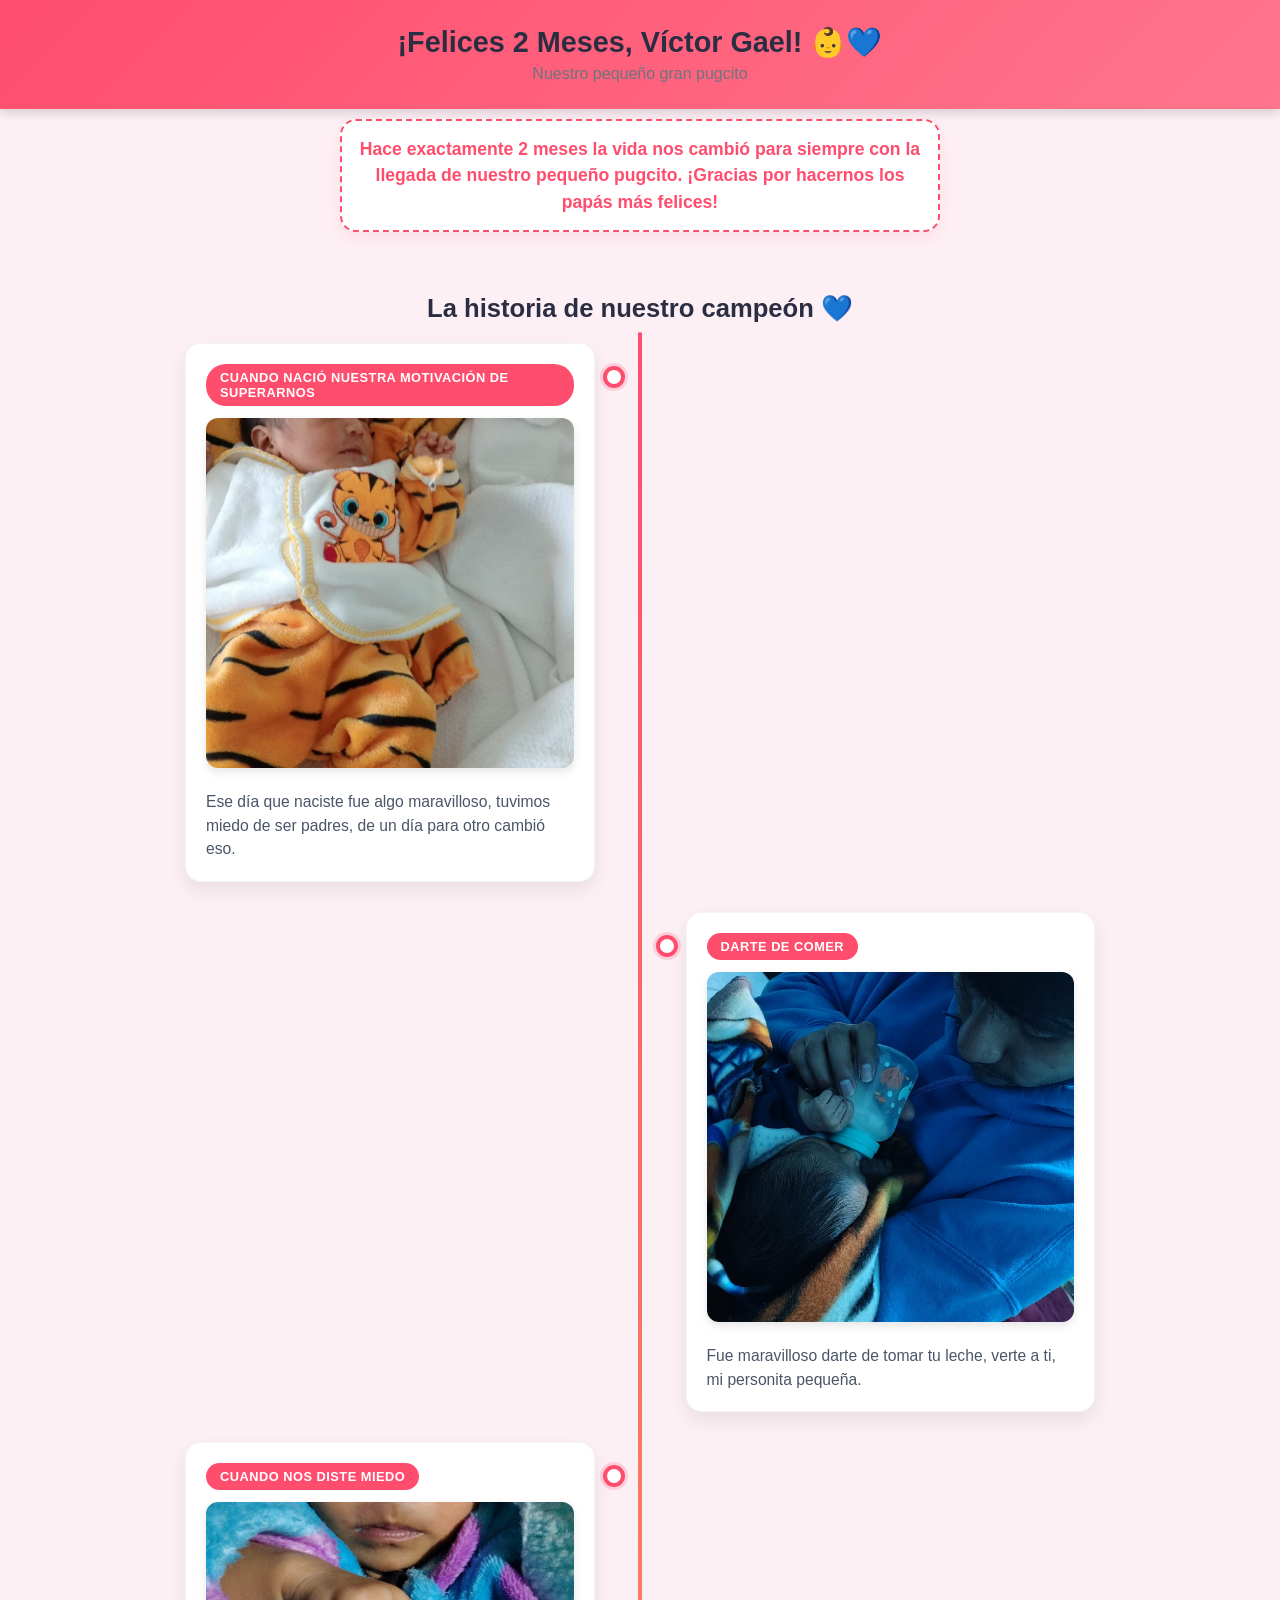
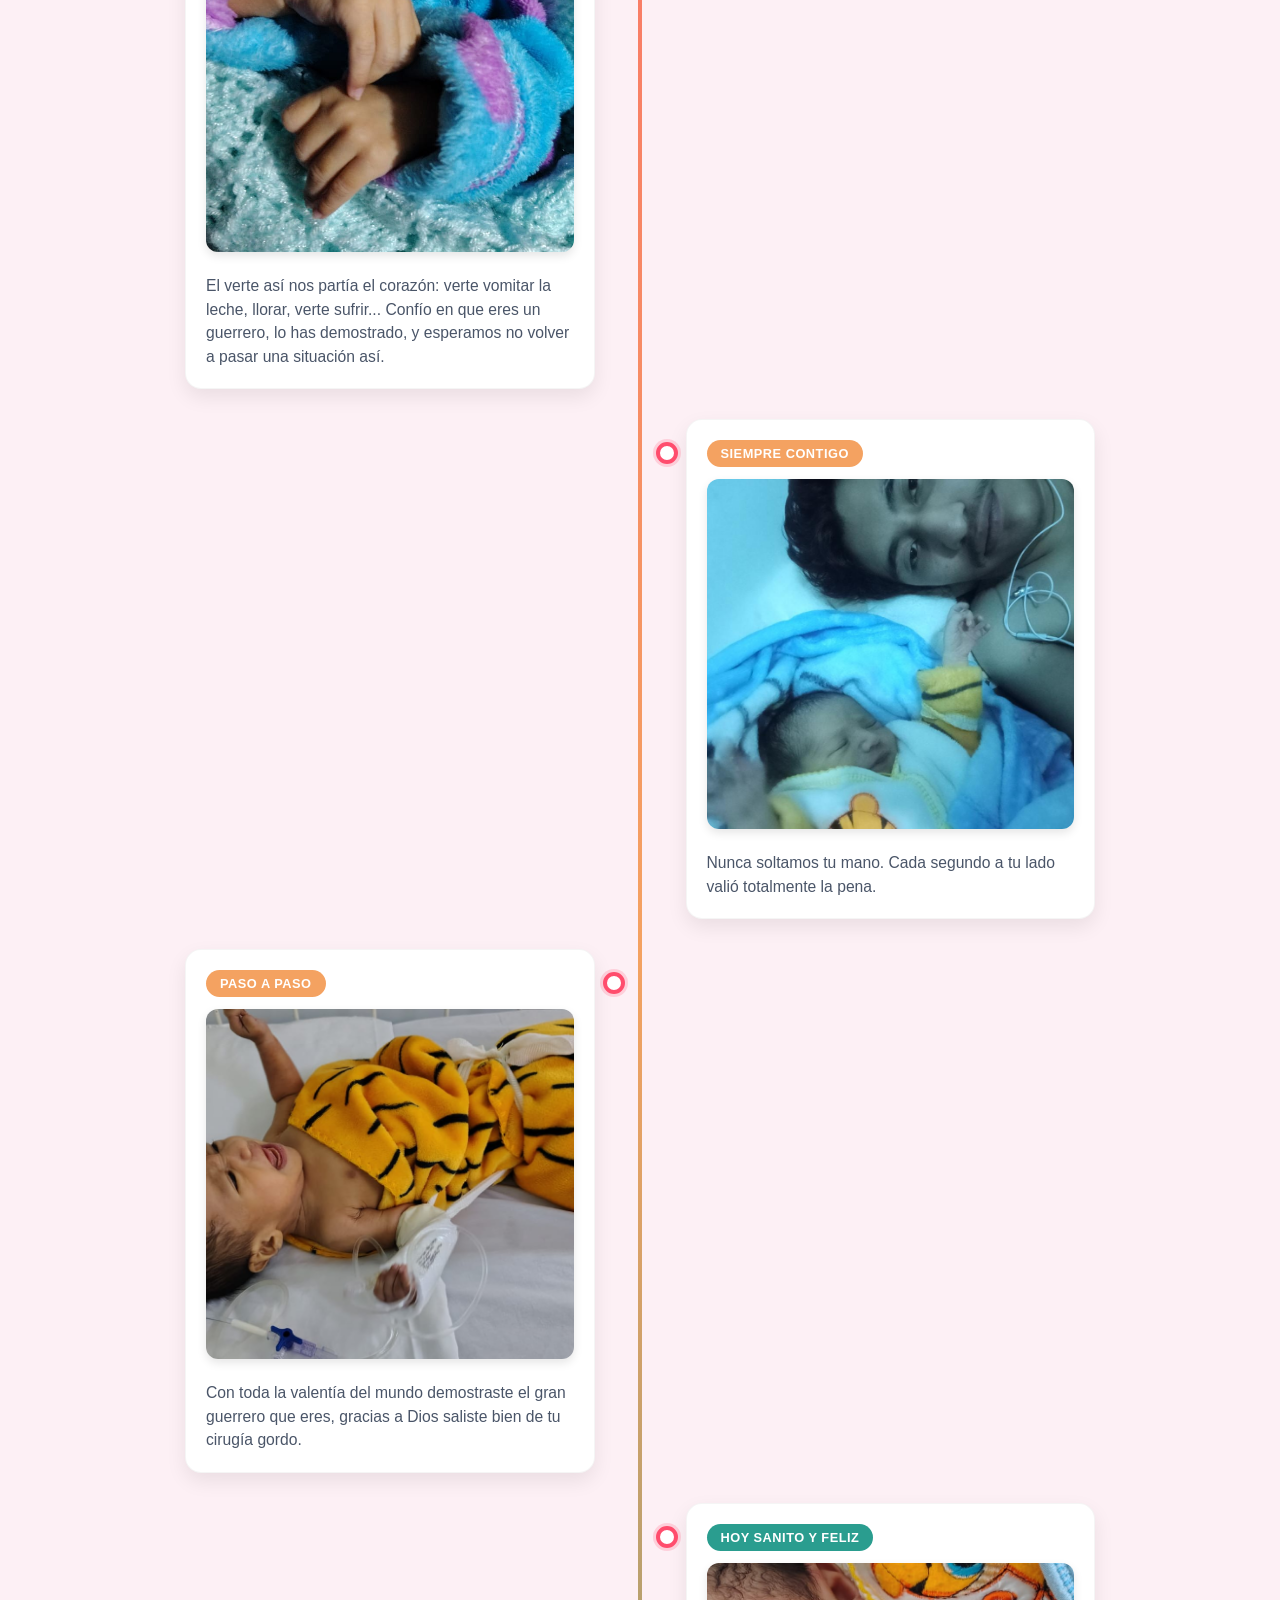
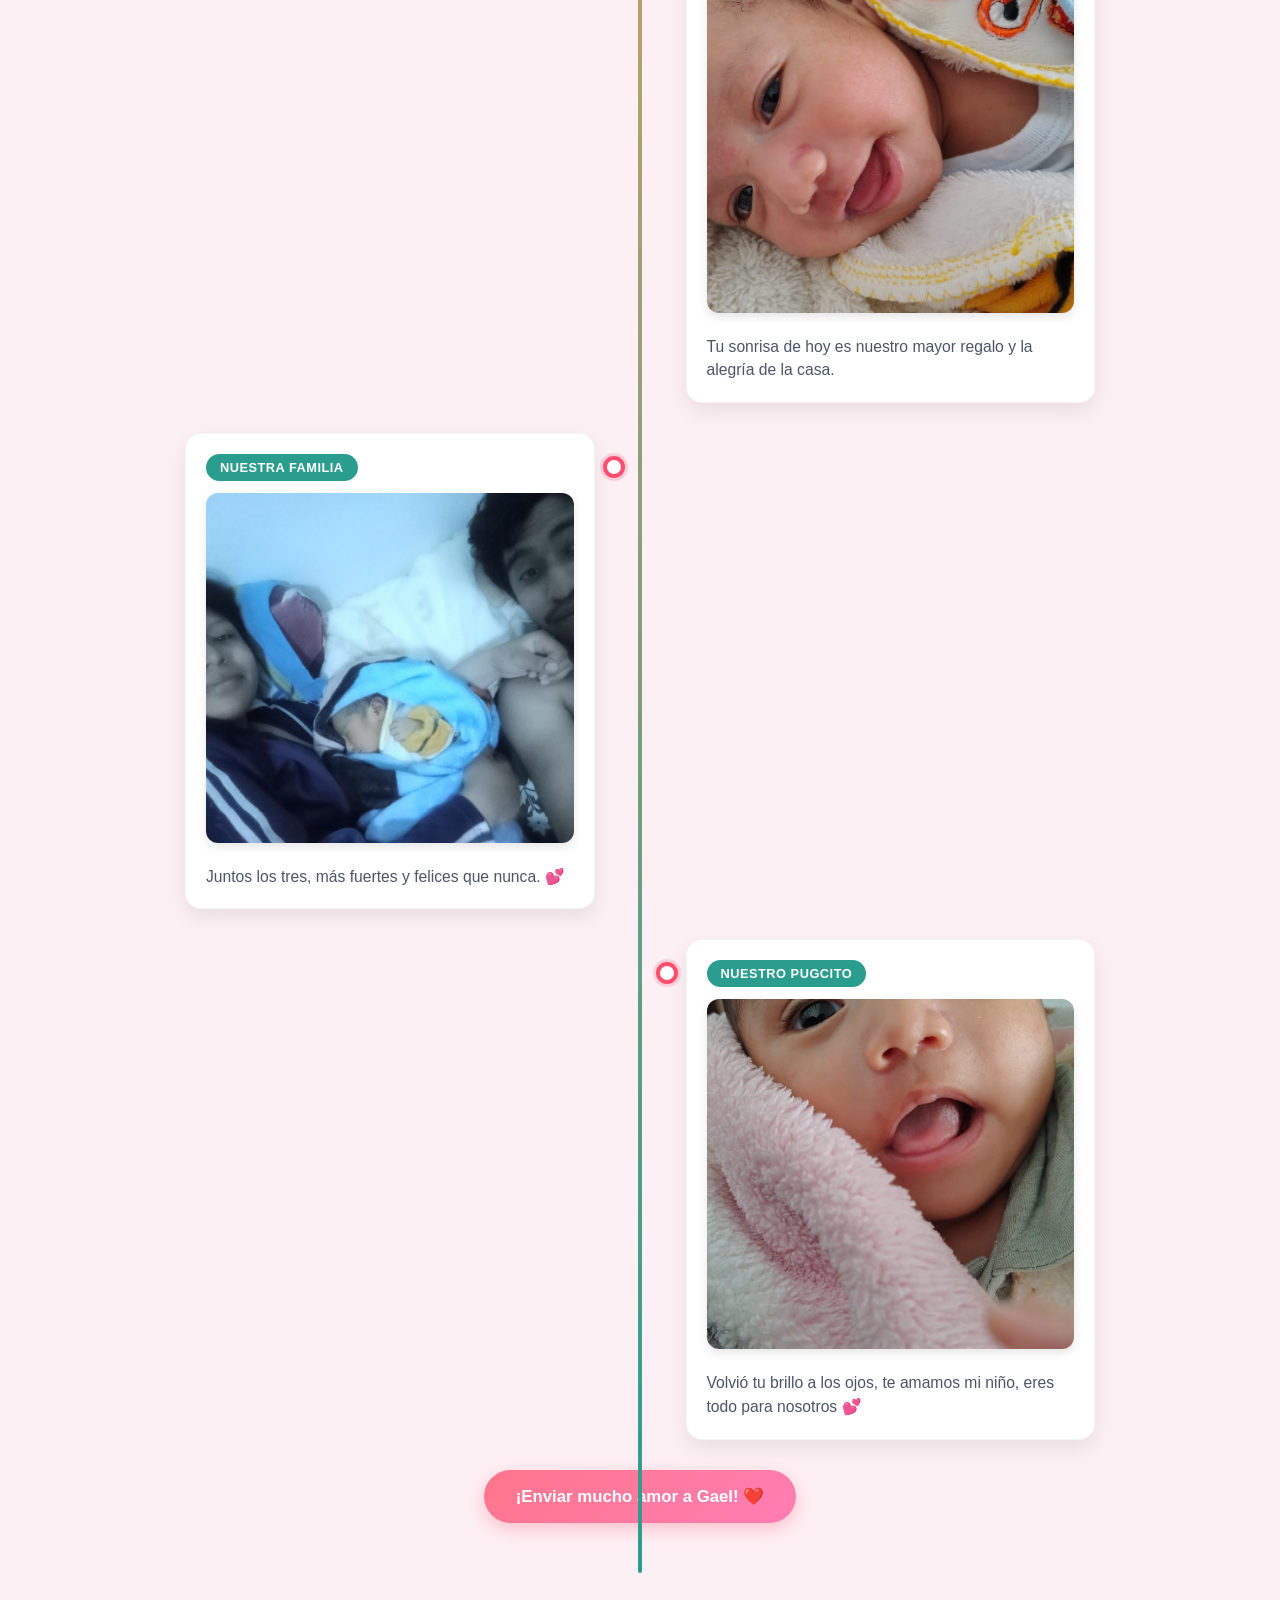
==== index.html @ 0249c59e "Gansito Linea de tiempo de mi hijo." ====
<!DOCTYPE html>
<html lang="es">
<head>
    <meta charset="utf-8">
    <meta name="viewport" content="width=device-width, initial-scale=1.0">
    <title>¡Felices 2 Meses, Víctor Gael! 👶💙</title>
    <link rel="stylesheet" href="estilos/estilos.css">
</head>
<body>

    <!-- Encabezado centrado en los 2 meses -->
    <header style="text-align: center; padding: 25px 15px 10px 15px;">
        <h1 style="color: #2b2d42; font-size: 1.8rem; margin: 0;">¡Felices 2 Meses, Víctor Gael! 👶💙</h1>
        <p style="color: #6c757d; font-size: 1rem; margin-top: 6px;">Nuestro pequeño gran pugcito</p>
    </header>

    <!-- Tarjeta especial de mensaje -->
    <section class="tarjeta-gael" style="text-align: center; margin: 10px auto; padding: 15px;">
        <p id="mensajeGael" style="font-weight: bold; color: #ff4d6d; font-size: 1.1rem;">
            ¡Hoy celebramos tus primeros 2 meses de vida, de fuerza y de pura alegría! 🎉
        </p>
    </section>

    <!-- Historia y línea del tiempo -->
    <section class="linea-tiempo">
        <h2 style="text-align: center; color: #2b2d42; margin-bottom: 20px;">La historia de nuestro campeón 💙</h2>

        <!-- Etapa 1: Cuando nació nuestro pugcito -->
        <div class="tarjeta-historia">
            <span class="badge peligro">Cuando nació nuestra motivación de superarnos</span>
            <img src="img/Gael1.jpg" alt="Gael en el hospital">
            <p>Ese día que naciste fue algo maravilloso, tuvimos miedo de ser padres, de un día para otro cambió eso.</p>
        </div>

        <!-- Etapa 2: Mi primer contacto contigo -->
        <div class="tarjeta-historia">
            <span class="badge peligro">Darte de comer</span>
            <img src="img/papapug.jpg" alt="Gael papeando">
            <p>Fue maravilloso darte de tomar tu leche, verte a ti, mi personita pequeña.</p>
        </div>

        <!-- Etapa 3: Cuando nos diste miedo -->
        <div class="tarjeta-historia">
            <span class="badge peligro">Cuando nos diste miedo</span>
            <img src="img/gael4.jpg" alt="Gael enfermito">
            <p>El verte así nos partía el corazón: verte vomitar la leche, llorar, verte sufrir... Confío en que eres un guerrero, lo has demostrado, y esperamos no volver a pasar una situación así.</p>
        </div>

        <!-- Etapa 4: Papá y Mamá siempre a tu lado -->
        <div class="tarjeta-historia">
            <span class="badge proceso">Siempre contigo</span>
            <img src="img/yo.jpg" alt="Con papá en el hospital">
            <p>Nunca soltamos tu mano. Cada segundo a tu lado valió totalmente la pena.</p>
        </div>

        <!-- Etapa 5: Recuperación y crecimiento -->
        <div class="tarjeta-historia">
            <span class="badge proceso">Paso a paso</span>
            <img src="img/gael5.jpg" alt="Gael de tigrecito">
            <p>Con toda la valentía del mundo demostraste el gran guerrero que eres, gracias a Dios saliste bien de tu cirugía gordo.</p>
        </div>

        <!-- Etapa 6: Hoy sanito y sonriente -->
        <div class="tarjeta-historia">
            <span class="badge exito">Hoy sanito y feliz</span>
            <img src="img/gael6.jpg" alt="Gael sonriendo">
            <p>Tu sonrisa de hoy es nuestro mayor regalo y la alegría de la casa.</p>
        </div>

        <!-- Etapa 7: Nuestra familia unida -->
        <div class="tarjeta-historia">
            <span class="badge exito">Nuestra Familia</span>
            <img src="img/familia.jpg" alt="Familia unida">
            <p>Juntos los tres, más fuertes y felices que nunca. 💕</p>
        </div>

        <!-- Etapa 8: Nuestro Pugcito -->
        <div class="tarjeta-historia">
            <span class="badge exito">Nuestro Pugcito</span>
            <img src="img/gael7.jpg" alt="Nuestro Pugcito Gael">
            <p>Volvió tu brillo a los ojos, te amamos mi niño, eres todo para nosotros 💕</p>
        </div>

    </section>

    <!-- Conexión a tu JavaScript -->
    <script src="javascript/Javascript.js"></script>

</body>
</html>
---- estilos/estilos.css ----
/* ==========================================
   1. RESETS Y ESTILOS GENERALES
   ========================================== */
* {
    box-sizing: border-box;
}

body {
    background-color: #fdf0f5;
    font-family: 'Segoe UI', Arial, sans-serif;
    text-align: center;
    margin: 0;
    padding: 0;
    overflow-x: hidden;
}

header {
    background: linear-gradient(135deg, #ff4d6d 0%, #ff758c 100%);
    color: white;
    padding: 30px 20px;
    box-shadow: 0 4px 10px rgba(0, 0, 0, 0.15);
}

header h1 {
    font-size: 1.8rem;
    margin: 0;
}

/* ==========================================
   2. TARJETA DESTACADA (2 MESES GAEL)
   ========================================== */
.tarjeta-gael {
    background-color: #ffffff;
    border: 2px dashed #ff4d6d;
    margin: 25px auto;
    padding: 20px;
    width: 90%;
    max-width: 600px;
    border-radius: 16px;
    box-shadow: 0 6px 15px rgba(255, 77, 109, 0.1);
}

.tarjeta-gael p {
    color: #ff4d6d;
    font-size: 1.1rem;
    font-weight: bold;
    margin: 0;
    line-height: 1.5;
}

/* ==========================================
   3. LÍNEA DE TIEMPO (MÓVIL POR DEFECTO)
   ========================================== */
.linea-tiempo {
    position: relative;
    max-width: 550px;
    margin: 20px auto;
    padding: 10px 15px 40px 15px;
}

.linea-tiempo h2 {
    text-align: center;
    font-size: 1.6rem;
    color: #2b2d42;
    margin-bottom: 30px;
}

/* Línea vertical en celulares */
.linea-tiempo::before {
    content: '';
    position: absolute;
    top: 80px;
    bottom: 40px;
    left: 28px;
    width: 4px;
    background: linear-gradient(180deg, #ff4d6d 0%, #f4a261 50%, #2a9d8f 100%);
    border-radius: 2px;
}

.tarjeta-historia {
    position: relative;
    background: #ffffff;
    border-radius: 16px;
    padding: 20px;
    margin-left: 35px;
    margin-bottom: 30px;
    box-shadow: 0 8px 20px rgba(0, 0, 0, 0.08);
    border: 1px solid rgba(0, 0, 0, 0.04);
    text-align: left;
    
    opacity: 0;
    transform: translateY(30px);
    transition: all 0.6s cubic-bezier(0.16, 1, 0.3, 1);
}

.tarjeta-historia.visible {
    opacity: 1;
    transform: translateY(0);
}

/* Punto en la línea vertical */
.tarjeta-historia::before {
    content: '';
    position: absolute;
    left: -29px;
    top: 22px;
    width: 14px;
    height: 14px;
    border-radius: 50%;
    background: #ffffff;
    border: 4px solid #ff4d6d;
    box-shadow: 0 0 0 3px rgba(255, 77, 109, 0.2);
}

.tarjeta-historia:hover {
    transform: translateY(-4px);
    box-shadow: 0 12px 25px rgba(0, 0, 0, 0.12);
}

/* Imágenes dentro de la tarjeta */
.tarjeta-historia img {
    width: 100%;
    height: 280px;
    object-fit: cover; /* Recorta perfectamente la imagen en la tarjeta */
    object-position: center;
    border-radius: 12px;
    margin: 12px 0 8px 0;
    box-shadow: 0 4px 10px rgba(0, 0, 0, 0.1);
    cursor: pointer;
    transition: transform 0.3s ease;
}

.tarjeta-historia img:hover {
    transform: scale(1.02);
}

.tarjeta-historia p {
    font-size: 0.98rem;
    color: #4a5568;
    line-height: 1.5;
    margin: 10px 0 0 0;
}

/* Badges de etapa */
.badge {
    display: inline-block;
    padding: 6px 14px;
    border-radius: 20px;
    font-size: 0.8rem;
    font-weight: 700;
    letter-spacing: 0.5px;
    text-transform: uppercase;
    color: #ffffff;
}

.badge.peligro { background: #ff4d6d; }
.badge.proceso { background: #f4a261; }
.badge.exito   { background: #2a9d8f; }

/* ==========================================
   4. BOTÓN Y CORAZONES FLOTANTES
   ========================================== */
.contenedor-amor {
    text-align: center;
    margin: 30px 0 40px 0;
}

.btn-amor {
    background: linear-gradient(135deg, #ff758c 0%, #ff7eb3 100%);
    color: white;
    border: none;
    padding: 16px 32px;
    font-size: 1.05rem;
    font-weight: bold;
    border-radius: 30px;
    cursor: pointer;
    box-shadow: 0 6px 18px rgba(255, 117, 140, 0.4);
    transition: transform 0.2s, box-shadow 0.2s;
}

.btn-amor:hover {
    transform: translateY(-2px);
    box-shadow: 0 8px 22px rgba(255, 117, 140, 0.5);
}

.btn-amor:active {
    transform: scale(0.95);
}

.corazon-flotante {
    position: fixed;
    bottom: -20px;
    font-size: 26px;
    pointer-events: none;
    z-index: 9999;
    animation: flotar 3s linear forwards;
}

@keyframes flotar {
    0% {
        transform: translateY(0) scale(0.8) rotate(0deg);
        opacity: 1;
    }
    100% {
        transform: translateY(-100vh) scale(1.4) rotate(360deg);
        opacity: 0;
    }
}

/* ==========================================
   5. MODAL VISOR EN PANTALLA COMPLETA
   ========================================== */
.modal-visor {
    display: none;
    position: fixed;
    top: 0; left: 0;
    width: 100%; height: 100%;
    background: rgba(0, 0, 0, 0.88);
    z-index: 10000;
    justify-content: center;
    align-items: center;
    padding: 20px;
    backdrop-filter: blur(4px);
}

/* Ajuste clave para que la imagen 6 o fotos grandes no salgan desbordadas */
.modal-visor img {
    max-width: 85vw;
    max-height: 75vh;
    width: auto;
    height: auto;
    object-fit: contain; 
    border-radius: 12px;
    box-shadow: 0 10px 30px rgba(0, 0, 0, 0.6);
}

/* ==========================================
   6. RESPONSIVO PARA TABLETS Y COMPUTADORAS
   ========================================== */
@media (min-width: 768px) {
    header h1 {
        font-size: 2.2rem;
    }

    .linea-tiempo {
        max-width: 850px;
        padding: 20px 20px 50px 20px;
    }

    /* Centra la línea vertical en pantallas grandes */
    .linea-tiempo::before {
        left: 50%;
        transform: translateX(-50%);
    }

    /* Ancho de tarjeta para distribución en 2 columnas */
    .tarjeta-historia {
        width: 45%;
        margin-left: 0;
    }

    /* Alterna tarjetas izquierda / derecha */
    .tarjeta-historia:nth-of-type(odd) {
        margin-right: auto;
    }

    .tarjeta-historia:nth-of-type(even) {
        margin-left: auto;
    }

    /* Alinear puntos de la línea según el lado */
    .tarjeta-historia:nth-of-type(odd)::before {
        left: auto;
        right: -31px;
    }

    .tarjeta-historia:nth-of-type(even)::before {
        left: -31px;
    }

    .tarjeta-historia img {
        height: 320px;
    }
}

@media (min-width: 1024px) {
    .linea-tiempo {
        max-width: 950px;
    }

    .tarjeta-historia img {
        height: 350px;
    }

    .modal-visor img {
        max-height: 80vh;
    }
}
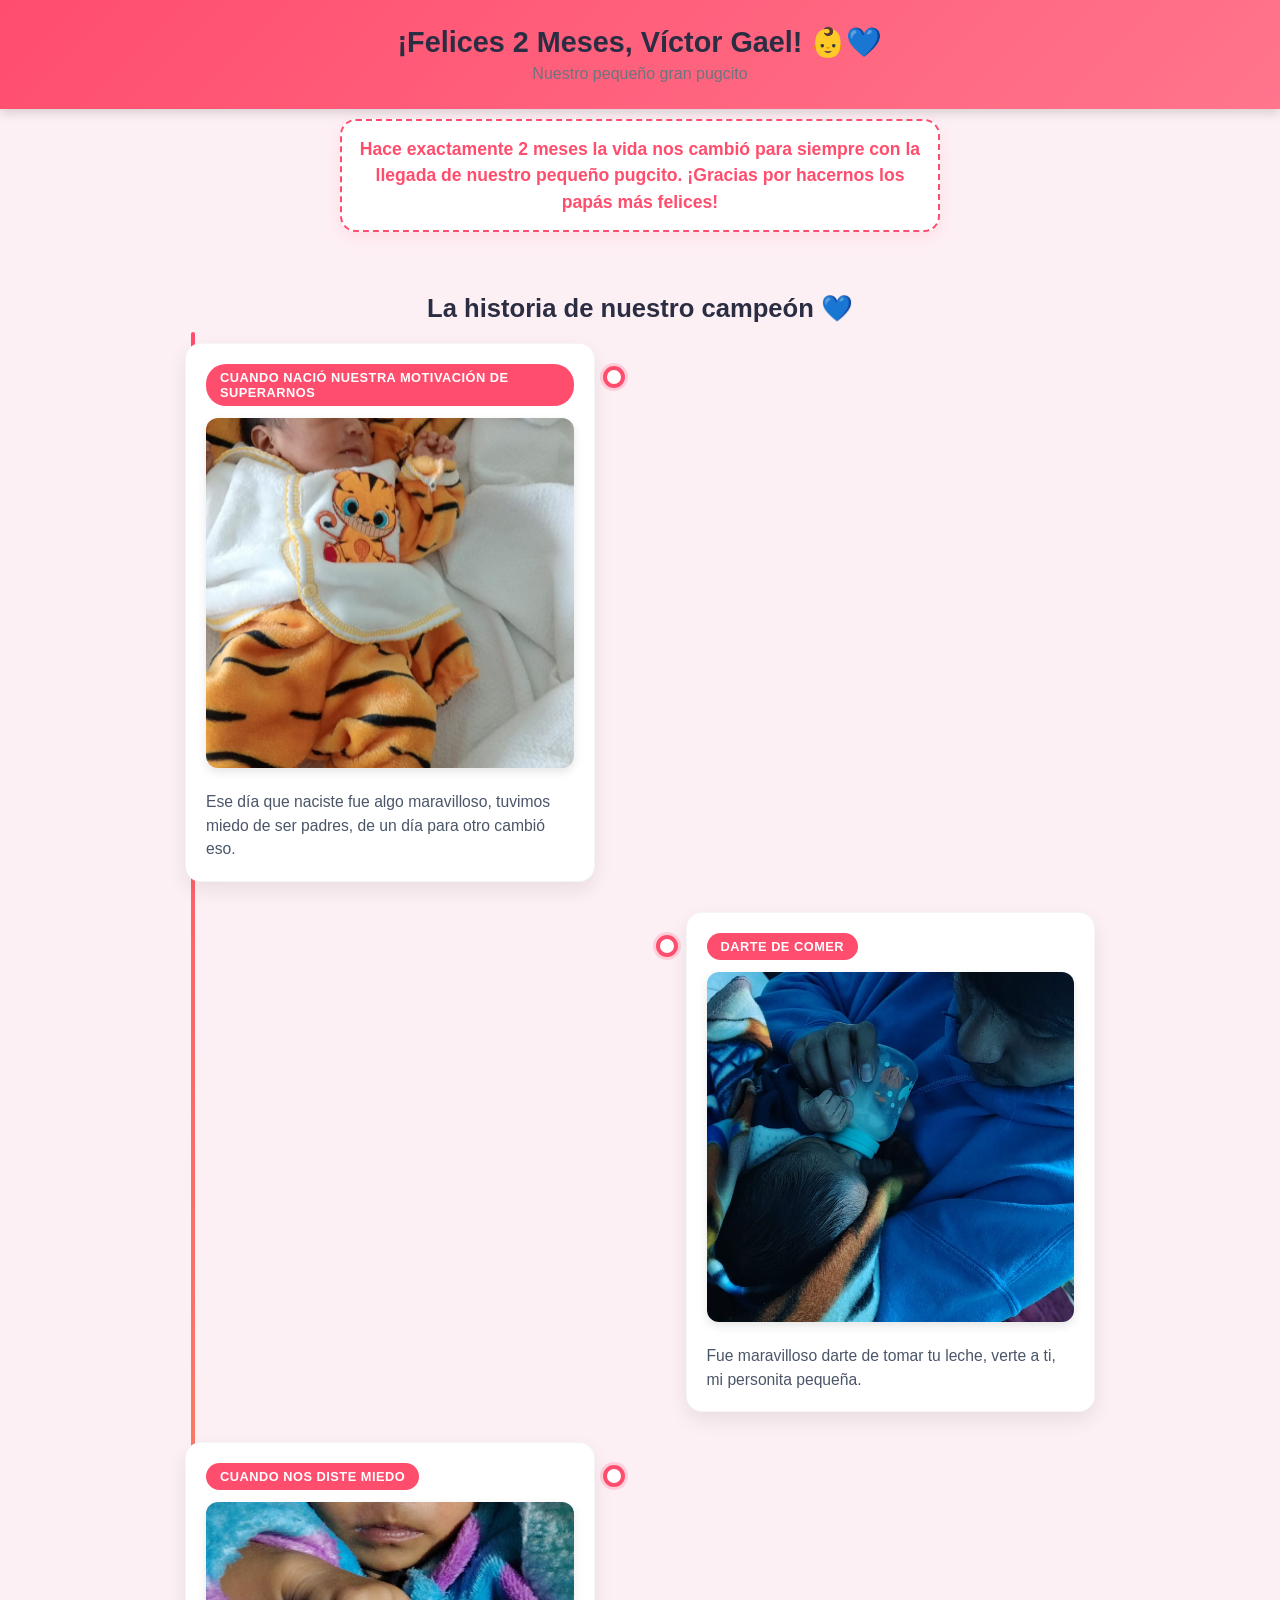
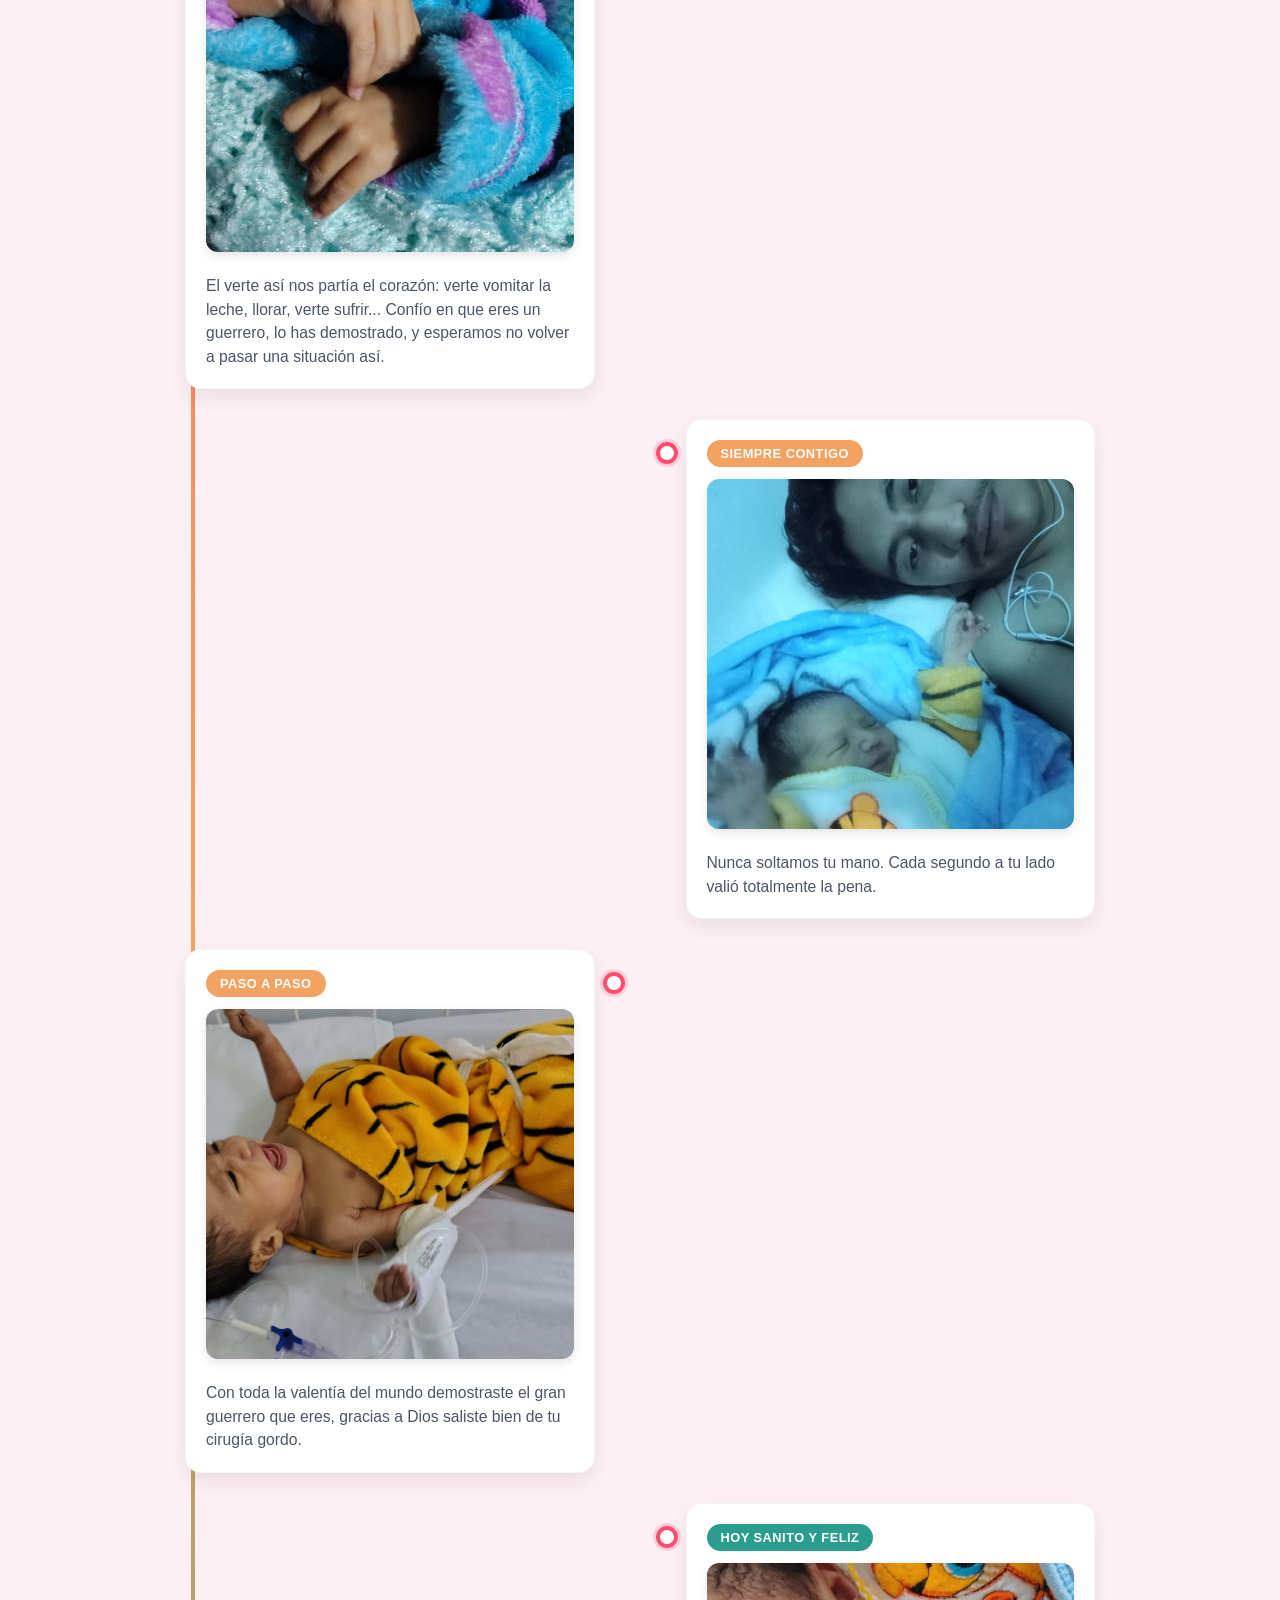
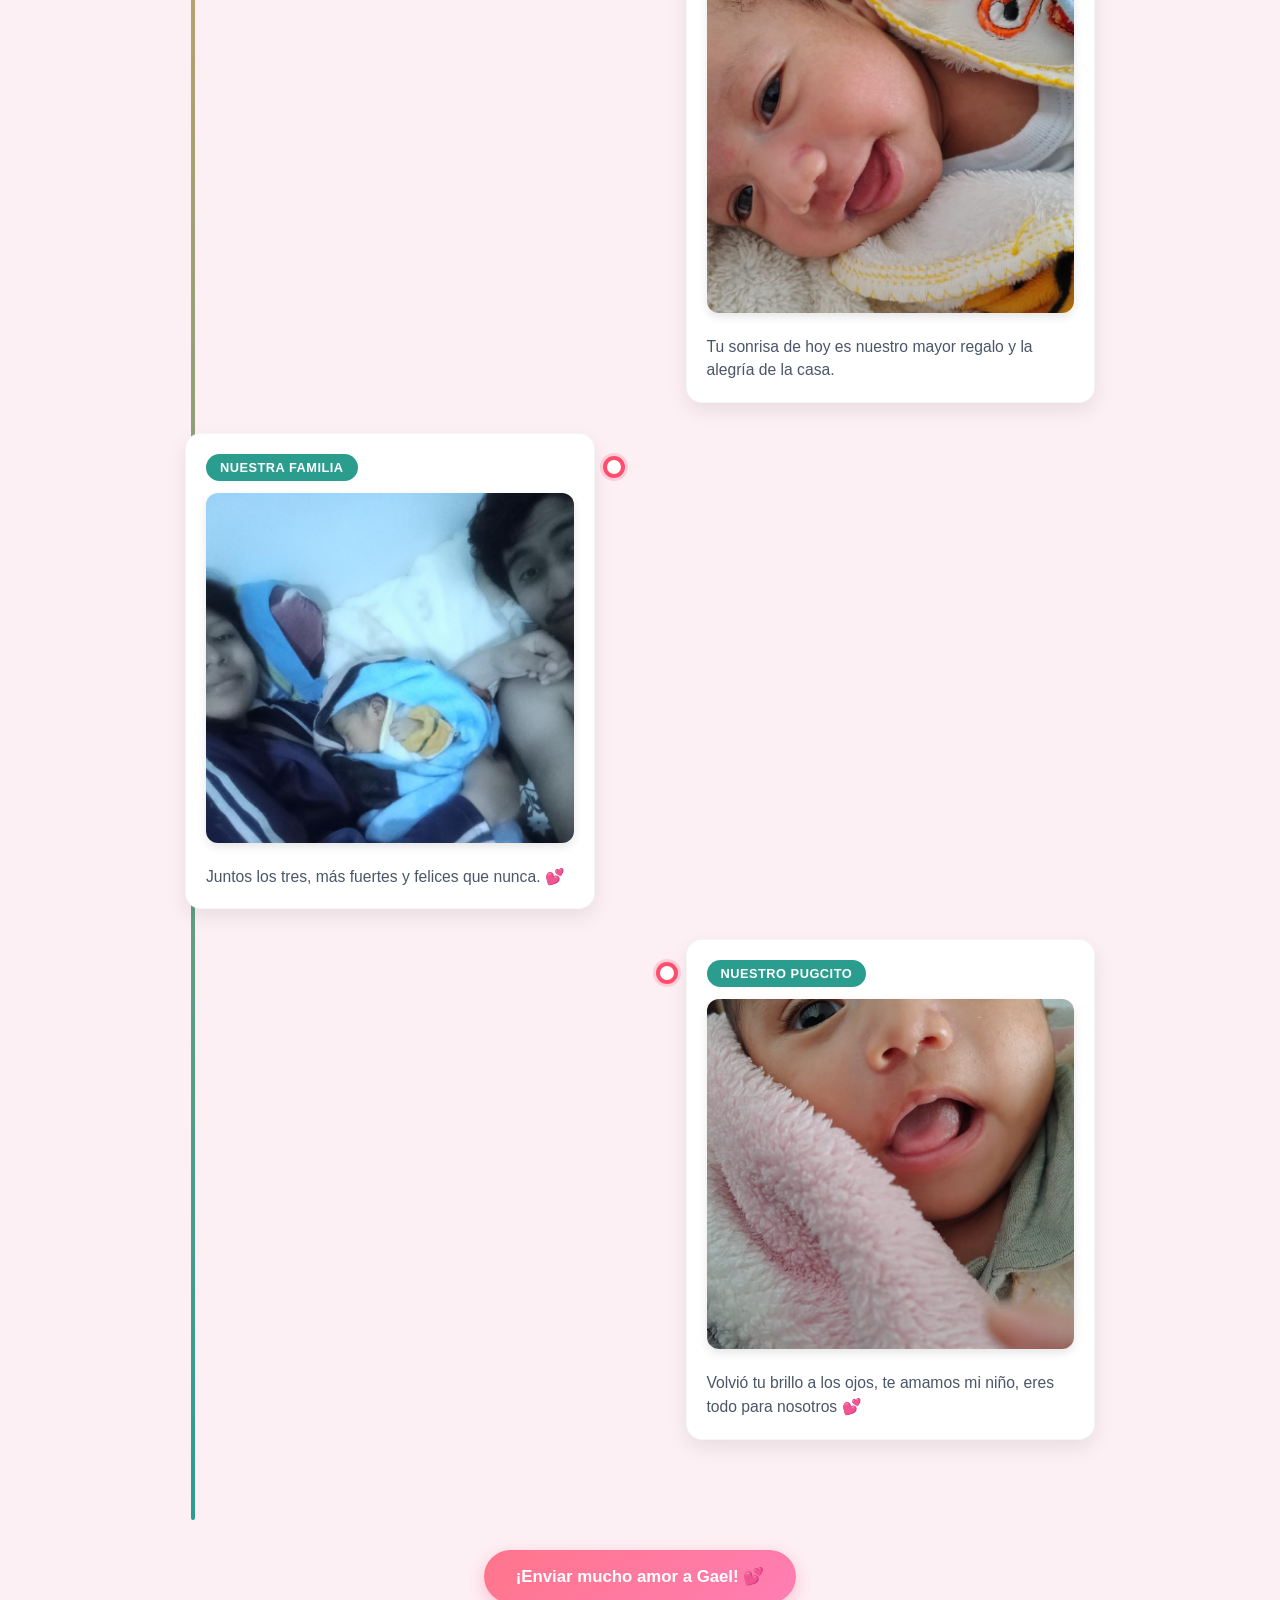
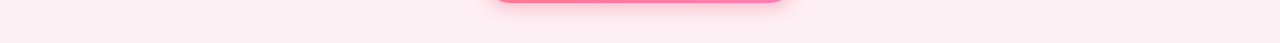
==== commit 48d2151b: "Actualizacion de fallos" ====
--- a/index.html
+++ b/index.html
@@ -83,8 +83,16 @@
 
     </section>
 
-    <!-- Conexión a tu JavaScript -->
+    <!-- Botón de amor ubicado unicamente AFUERA de la línea de tiempo -->
+    <div class="contenedor-amor">
+        <button class="btn-amor" id="btnCorazones">¡Enviar mucho amor a Gael! 💕</button>
+    </div>
+
+    <!-- Librería externa de confeti -->
+    <script src="https://cdn.jsdelivr.net/npm/canvas-confetti@1.6.0/dist/confetti.browser.min.js"></script>
+
+    <!-- Tu archivo de JavaScript -->
     <script src="javascript/Javascript.js"></script>
 
 </body>
-</html>
+</html>
--- a/estilos/estilos.css
+++ b/estilos/estilos.css
@@ -296,3 +296,15 @@
         max-height: 80vh;
     }
 }
+
+/* Línea vertical en celulares */
+.linea-tiempo::before {
+    content: '';
+    position: absolute;
+    top: 80px;
+    bottom: 0; /* Corta el listón exactamente al terminar la última tarjeta */
+    left: 28px;
+    width: 4px;
+    background: linear-gradient(180deg, #ff4d6d 0%, #f4a261 50%, #2a9d8f 100%);
+    border-radius: 2px;
+}
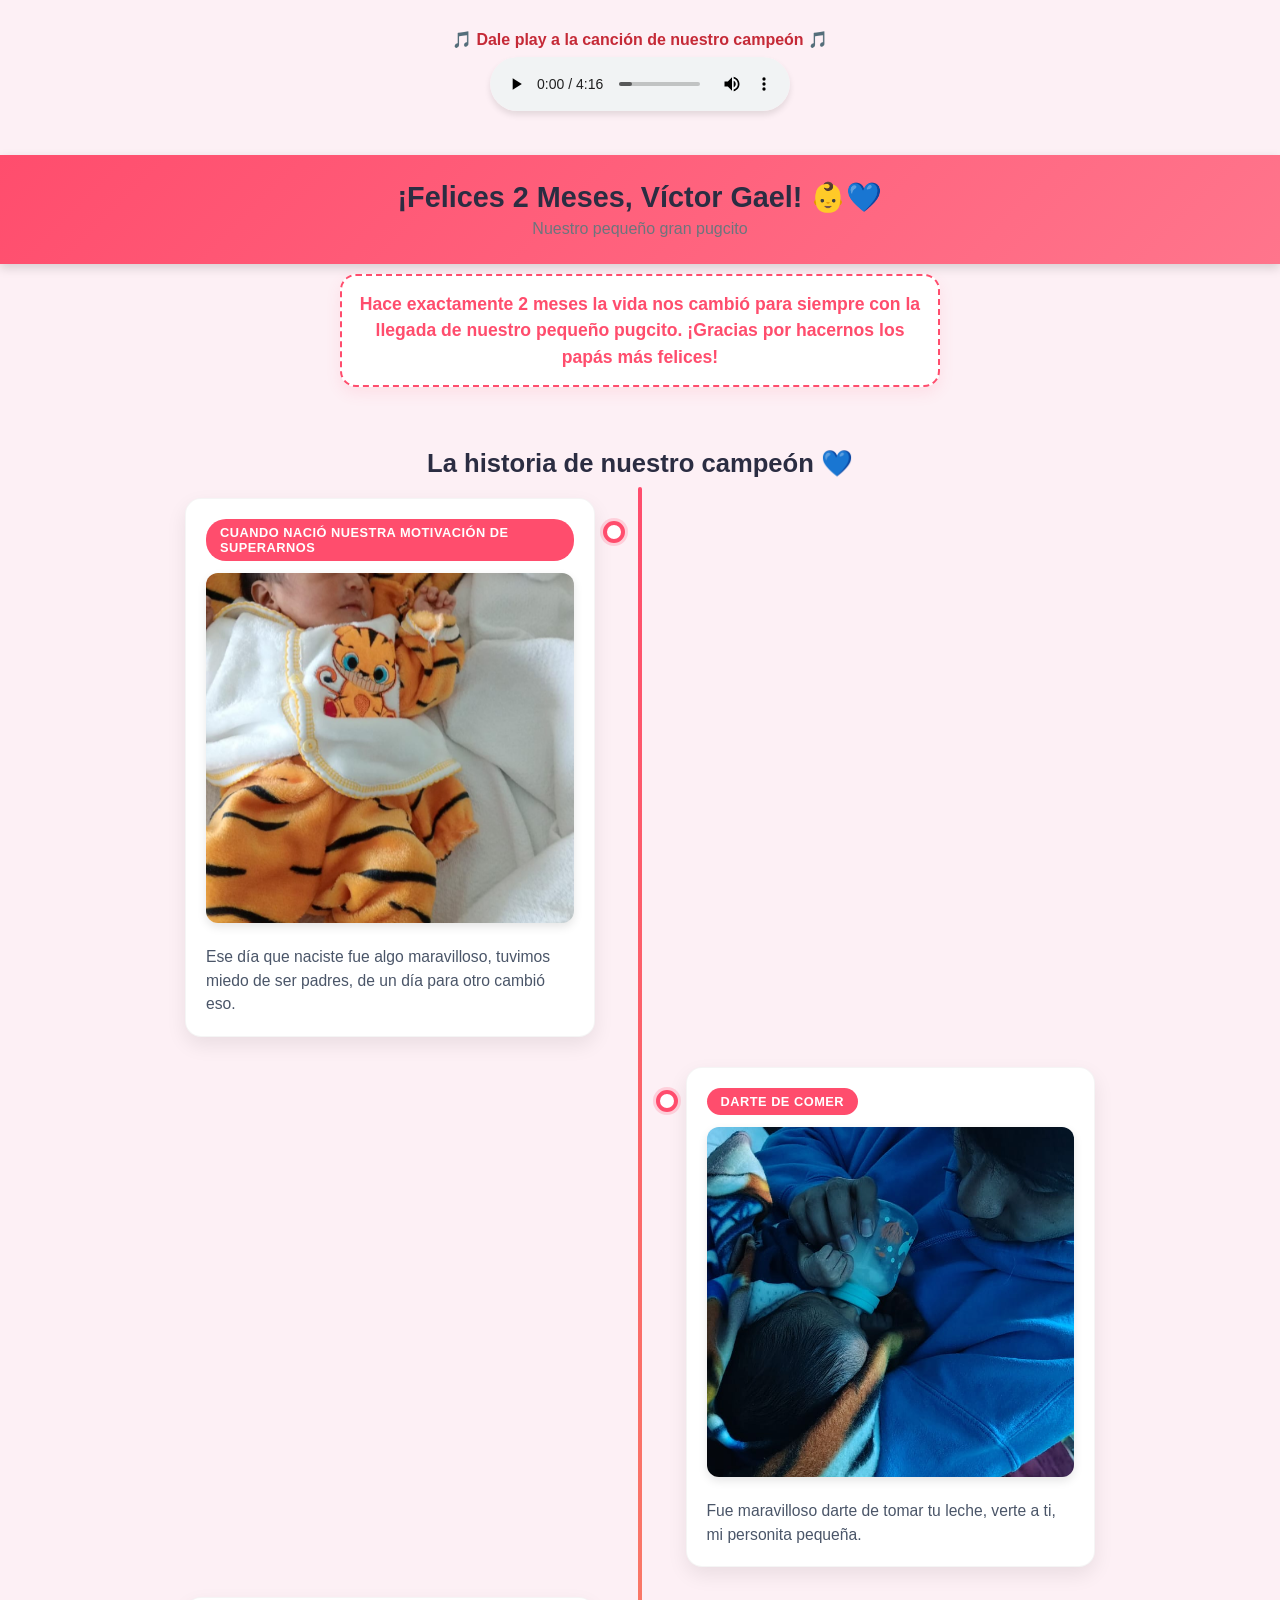
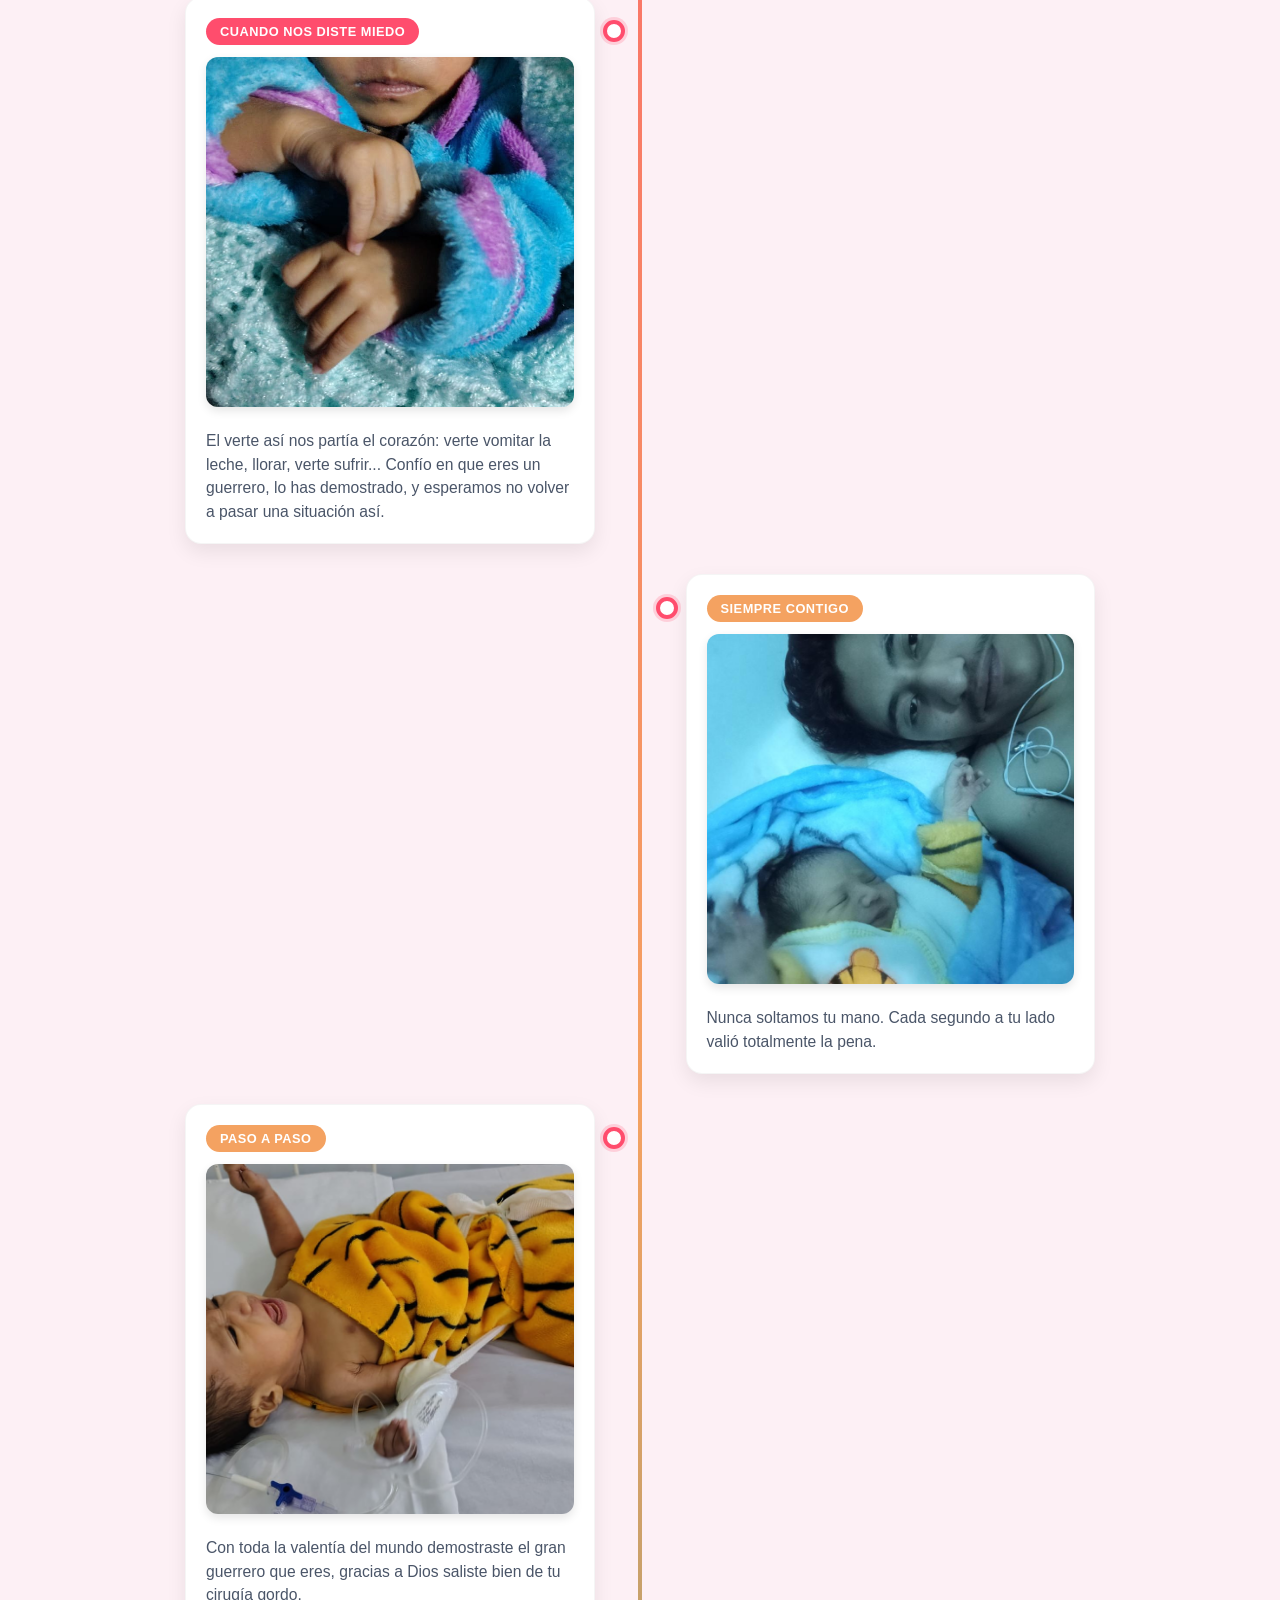
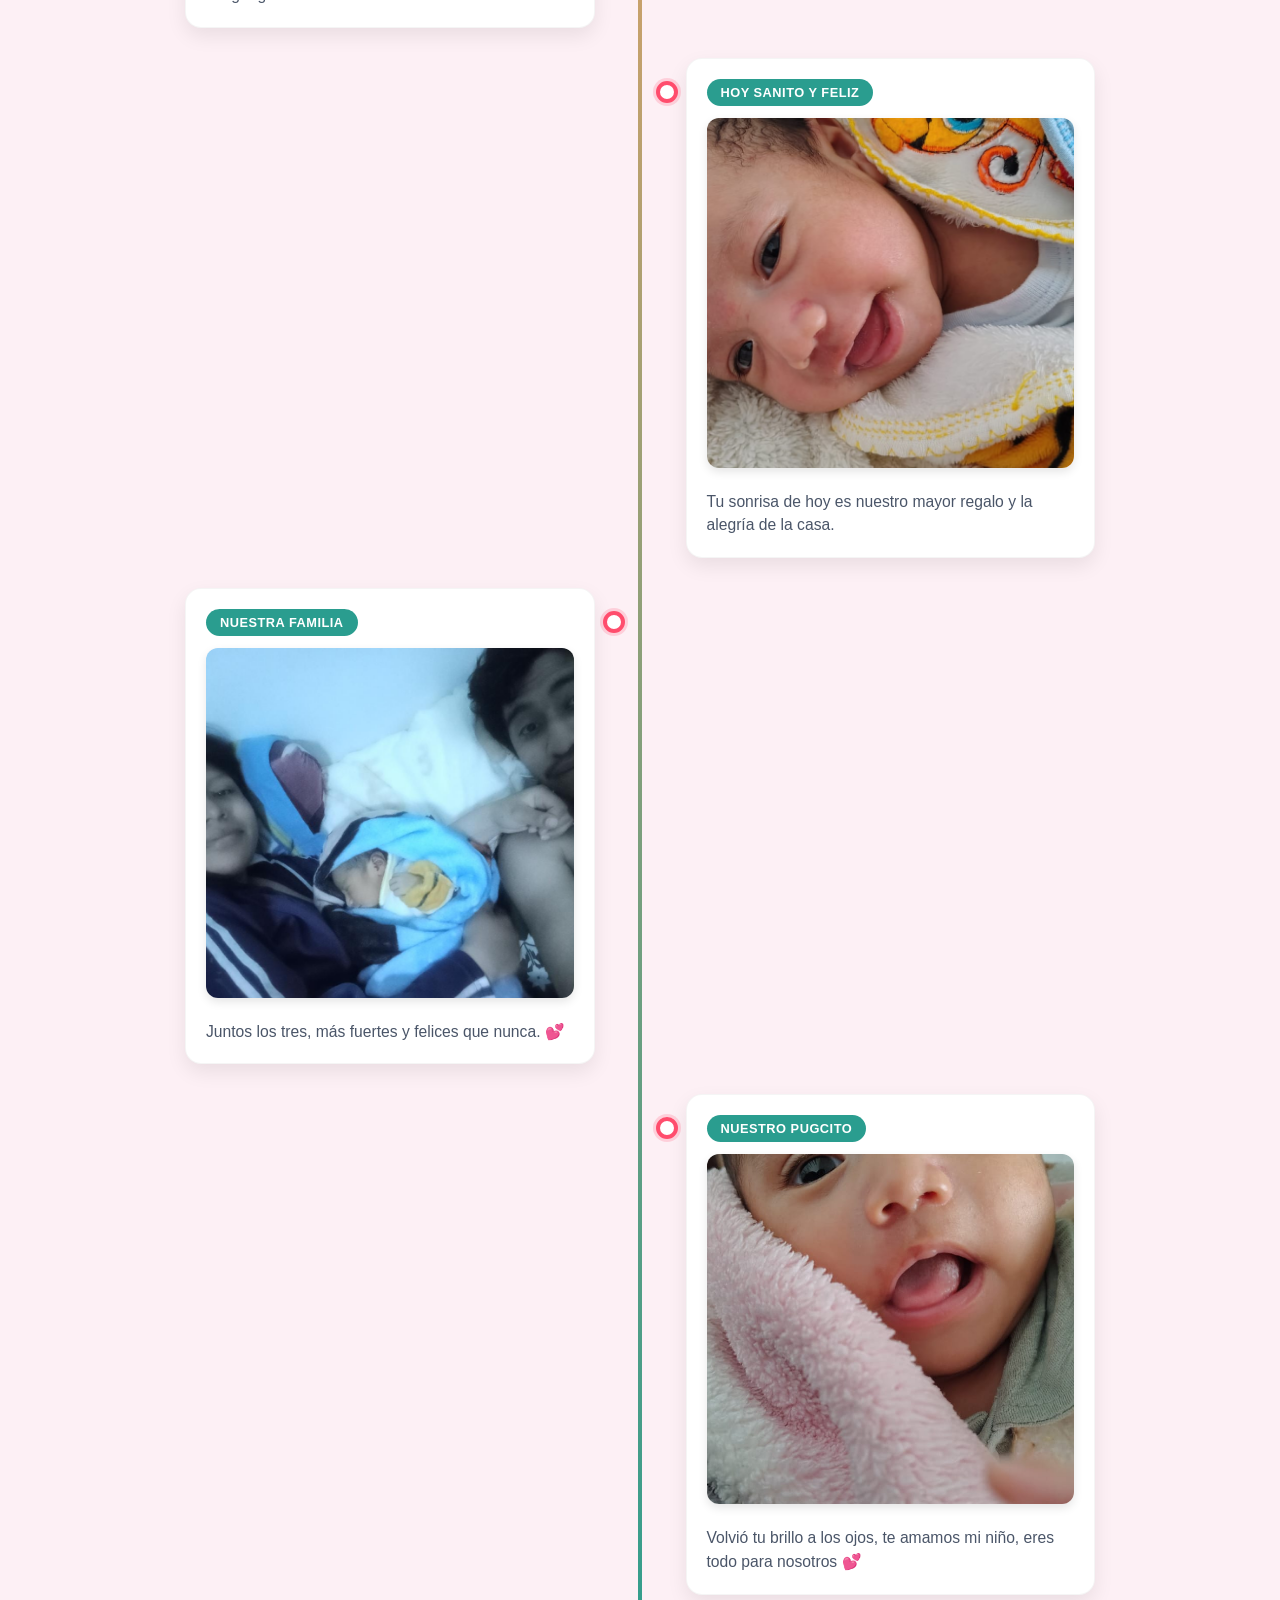
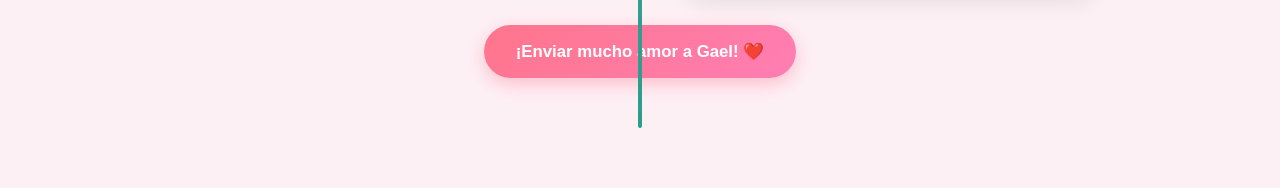
==== commit cd246a69: "Arreglando carpetas y recuperando el README" ====
--- a/index.html
+++ b/index.html
@@ -3,11 +3,20 @@
 <head>
     <meta charset="utf-8">
     <meta name="viewport" content="width=device-width, initial-scale=1.0">
-    <title>¡Felices 2 Meses, Víctor Gael! 👶💙</title>
+    <title>¡Felices 3 Meses, Víctor Gael! 👶💙</title>
+     <link rel="icon" type="image/jpg" href="img/familia.jpg">
     <link rel="stylesheet" href="estilos/estilos.css">
 </head>
 <body>
-
+    <!-- ====== Reproductor de música ====== -->
+    <div style="text-align: center; margin: 30px 0 40px 0;">
+        <p style="color: #c52a37; font-size: 1rem; margin-bottom: 8px; font-weight: bold;">🎵 Dale play a la canción de nuestro campeón 🎵</p>
+        <audio controls style="outline: none; border-radius: 30px; box-shadow: 0 4px 6px rgba(0,0,0,0.1);">
+            <source src="song/enmi_corazon_viviras.mp3" type="audio/mpeg">
+            Tu navegador no soporta el reproductor de audio.
+        </audio>
+    </div>
+    <!-- =============================================== -->
     <!-- Encabezado centrado en los 2 meses -->
     <header style="text-align: center; padding: 25px 15px 10px 15px;">
         <h1 style="color: #2b2d42; font-size: 1.8rem; margin: 0;">¡Felices 2 Meses, Víctor Gael! 👶💙</h1>
@@ -83,16 +92,9 @@
 
     </section>
 
-    <!-- Botón de amor ubicado unicamente AFUERA de la línea de tiempo -->
-    <div class="contenedor-amor">
-        <button class="btn-amor" id="btnCorazones">¡Enviar mucho amor a Gael! 💕</button>
-    </div>
 
-    <!-- Librería externa de confeti -->
-    <script src="https://cdn.jsdelivr.net/npm/canvas-confetti@1.6.0/dist/confetti.browser.min.js"></script>
-
-    <!-- Tu archivo de JavaScript -->
+    <!-- Conexión a tu JavaScript -->
     <script src="javascript/Javascript.js"></script>
 
 </body>
-</html>+</html>
--- a/estilos/estilos.css
+++ b/estilos/estilos.css
@@ -296,15 +296,3 @@
         max-height: 80vh;
     }
 }
-
-/* Línea vertical en celulares */
-.linea-tiempo::before {
-    content: '';
-    position: absolute;
-    top: 80px;
-    bottom: 0; /* Corta el listón exactamente al terminar la última tarjeta */
-    left: 28px;
-    width: 4px;
-    background: linear-gradient(180deg, #ff4d6d 0%, #f4a261 50%, #2a9d8f 100%);
-    border-radius: 2px;
-}
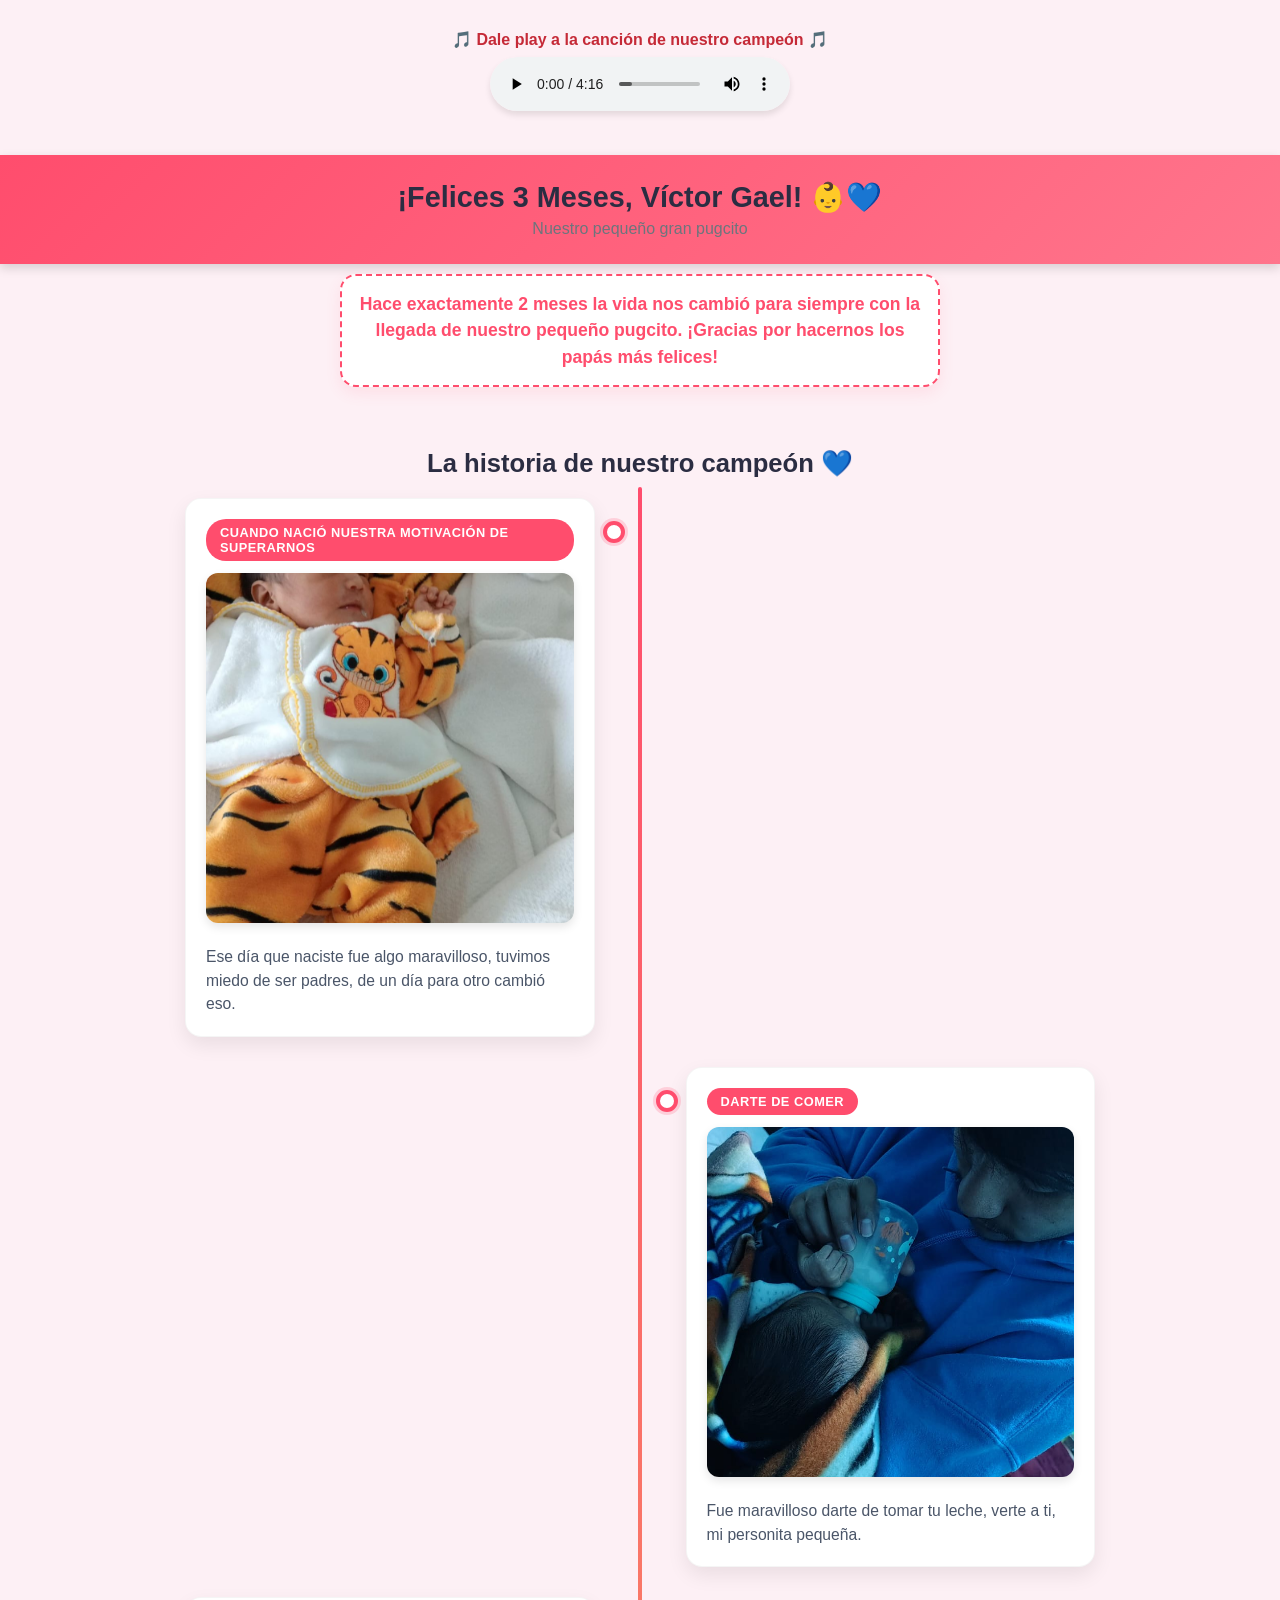
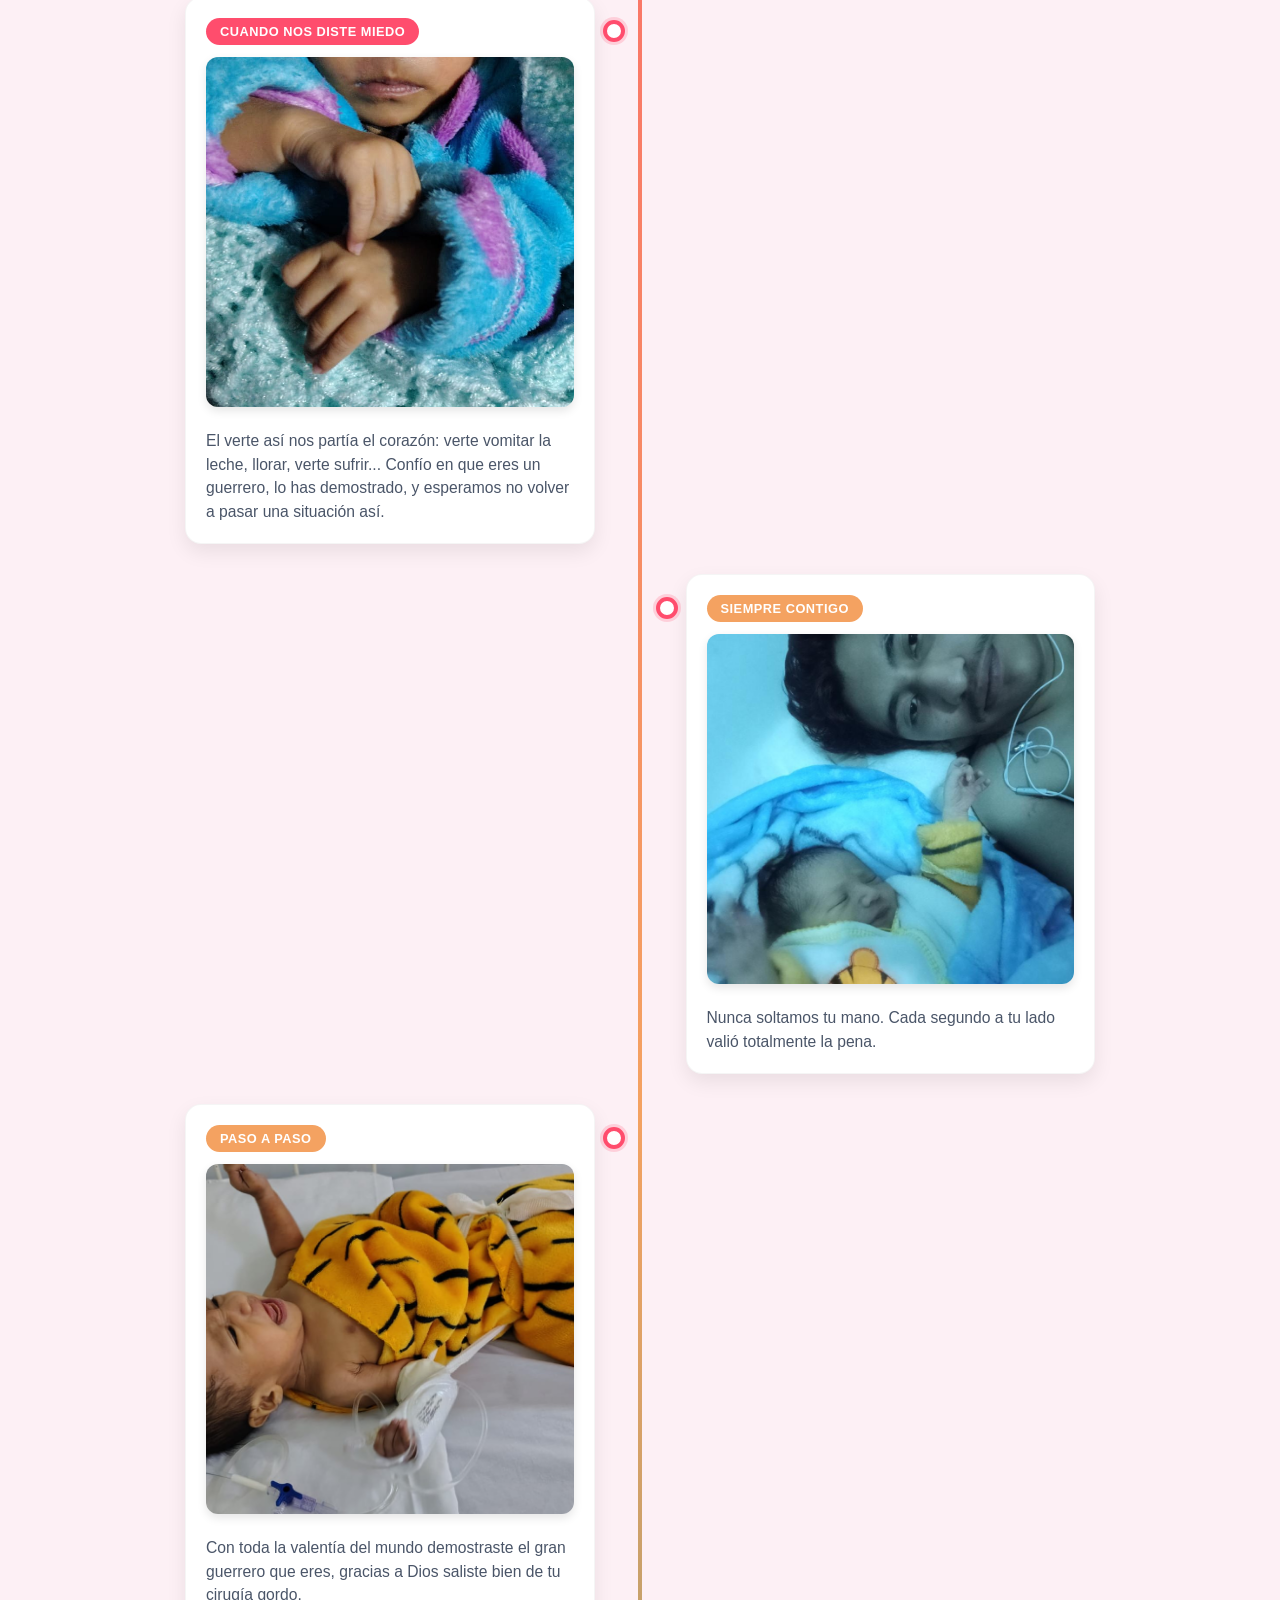
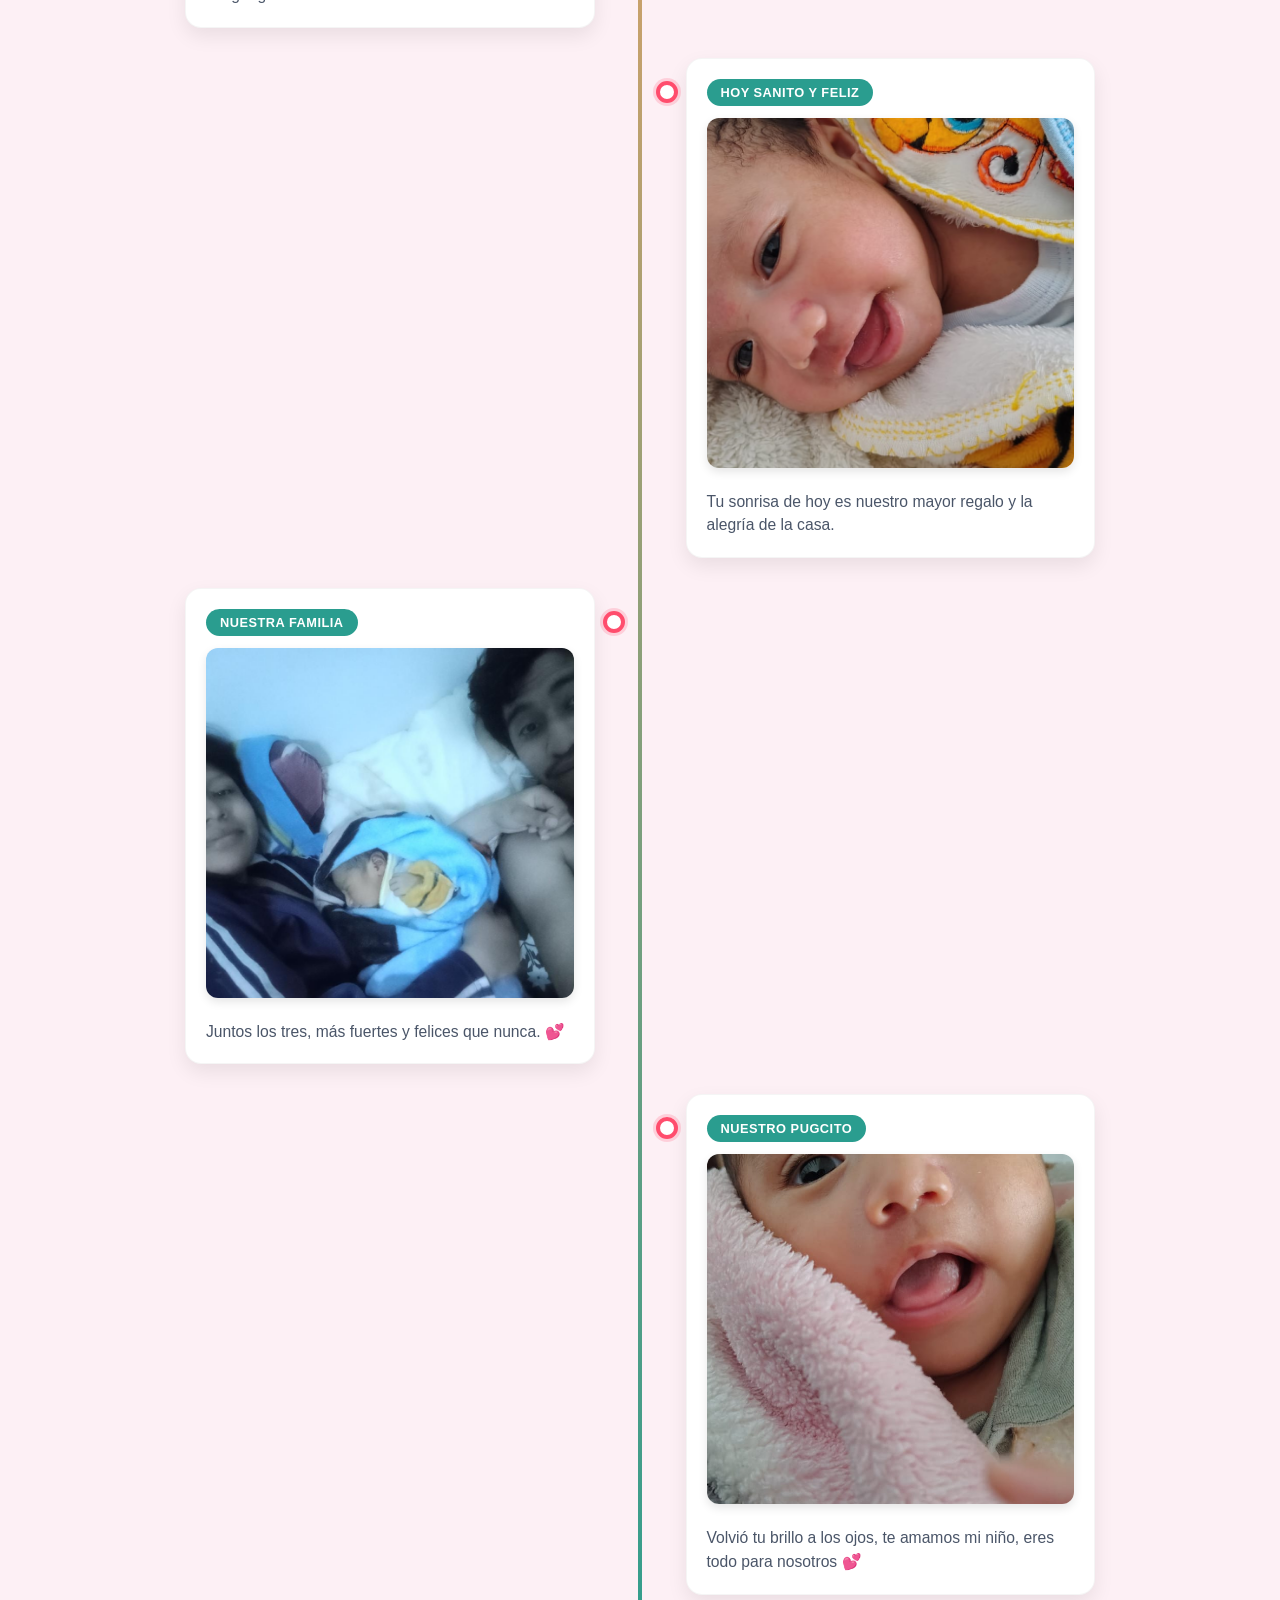
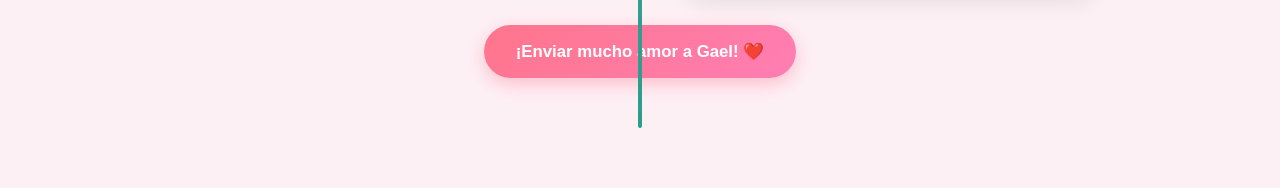
==== commit 25dc6fc7: "Actualizando a 3 meses y agregando el README oficial" ====
--- a/index.html
+++ b/index.html
@@ -17,16 +17,16 @@
         </audio>
     </div>
     <!-- =============================================== -->
-    <!-- Encabezado centrado en los 2 meses -->
+    <!-- Encabezado centrado en los 3 meses -->
     <header style="text-align: center; padding: 25px 15px 10px 15px;">
-        <h1 style="color: #2b2d42; font-size: 1.8rem; margin: 0;">¡Felices 2 Meses, Víctor Gael! 👶💙</h1>
+        <h1 style="color: #2b2d42; font-size: 1.8rem; margin: 0;">¡Felices 3 Meses, Víctor Gael! 👶💙</h1>
         <p style="color: #6c757d; font-size: 1rem; margin-top: 6px;">Nuestro pequeño gran pugcito</p>
     </header>
 
     <!-- Tarjeta especial de mensaje -->
     <section class="tarjeta-gael" style="text-align: center; margin: 10px auto; padding: 15px;">
         <p id="mensajeGael" style="font-weight: bold; color: #ff4d6d; font-size: 1.1rem;">
-            ¡Hoy celebramos tus primeros 2 meses de vida, de fuerza y de pura alegría! 🎉
+            ¡Hoy celebramos tus primeros 3 meses de vida, de fuerza y de pura alegría! 🎉
         </p>
     </section>
 
